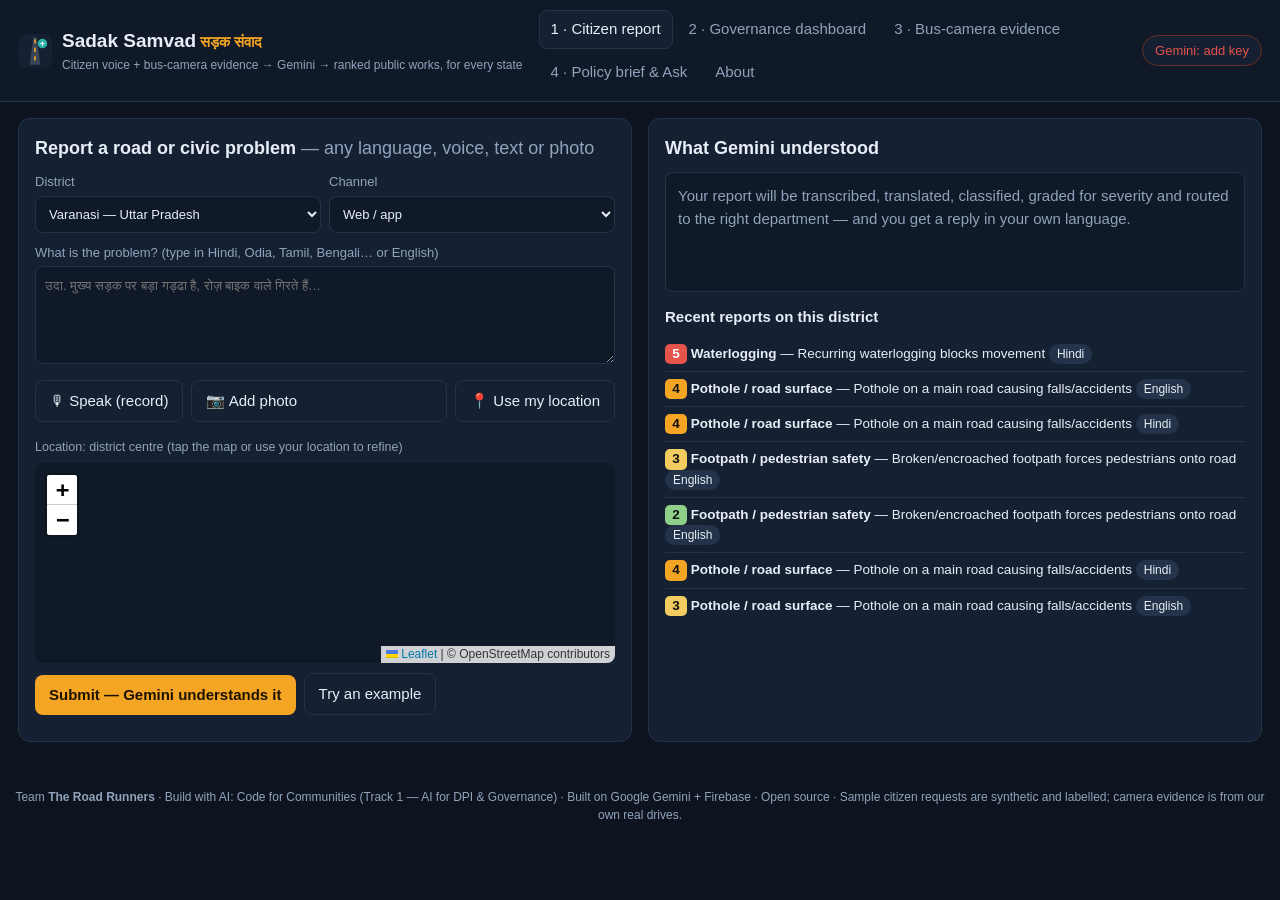
==== web/index.html @ ece889a1 "Sadak Samvad: multilingual Gemini intake, governance dashboard, bus-camera evidence, policy brief" ====
<!doctype html>
<html lang="en">
<head>
<meta charset="utf-8">
<meta name="viewport" content="width=device-width,initial-scale=1">
<title>Sadak Samvad — AI for road & civic infrastructure governance</title>
<meta name="description" content="Citizens report in any Indian language by voice, text or photo; bus cameras add evidence; Gemini turns both into a ranked, state-ready public-works list.">
<link rel="icon" href="assets/favicon.svg">
<link rel="stylesheet" href="vendor/leaflet.css">
<link rel="stylesheet" href="style.css">
</head>
<body>
<header class="top">
  <div class="brand">
    <img src="assets/favicon.svg" alt="" width="34" height="34">
    <div><b>Sadak Samvad</b> <span class="dev">सड़क संवाद</span><small>Citizen voice + bus-camera evidence → Gemini → ranked public works, for every state</small></div>
  </div>
  <nav id="tabs">
    <button data-tab="citizen" class="on">1 · Citizen report</button>
    <button data-tab="dash">2 · Governance dashboard</button>
    <button data-tab="evidence">3 · Bus-camera evidence</button>
    <button data-tab="brief">4 · Policy brief & Ask</button>
    <button data-tab="about">About</button>
  </nav>
  <button id="aiStatus" class="pill" title="Gemini connection">Gemini: checking…</button>
</header>

<main>
<!-- 1 CITIZEN -->
<section id="citizen" class="tab on">
  <div class="grid2">
    <div class="card">
      <h2>Report a road or civic problem <span class="muted">— any language, voice, text or photo</span></h2>
      <div class="row"><label>District
        <select id="cDistrict"></select></label>
      <label>Channel <select id="cChannel"><option value="web">Web / app</option><option value="whatsapp">WhatsApp</option><option value="voice">Voice / IVR call</option><option value="sms">SMS</option><option value="csc">Common Service Centre</option></select></label></div>
      <label>What is the problem? <span class="muted">(type in Hindi, Odia, Tamil, Bengali… or English)</span>
        <textarea id="cText" rows="4" placeholder="उदा. मुख्य सड़क पर बड़ा गड्ढा है, रोज़ बाइक वाले गिरते हैं…"></textarea></label>
      <div class="row">
        <button id="cMic" class="btn ghost">🎙 Speak (record)</button>
        <label class="btn ghost file">📷 Add photo<input id="cPhoto" type="file" accept="image/*" capture="environment" hidden></label>
        <button id="cLoc" class="btn ghost">📍 Use my location</button>
      </div>
      <div id="cMedia" class="media"></div>
      <div class="muted small" id="cLocTxt">Location: district centre (tap the map or use your location to refine)</div>
      <div id="cMap" class="minimap"></div>
      <div class="row">
        <button id="cSubmit" class="btn">Submit — Gemini understands it</button>
        <button id="cExample" class="btn ghost">Try an example</button>
      </div>
    </div>
    <div class="card">
      <h2>What Gemini understood</h2>
      <div id="cResult" class="result empty">Your report will be transcribed, translated, classified, graded for severity and routed to the right department — and you get a reply in your own language.</div>
      <h3>Recent reports on this district</h3>
      <ul id="cRecent" class="list"></ul>
    </div>
  </div>
</section>

<!-- 2 DASHBOARD -->
<section id="dash" class="tab">
  <div class="kpis" id="kpis"></div>
  <div class="grid2 wide">
    <div class="card pad0">
      <div class="maphead">
        <select id="fState"><option value="">All states</option></select>
        <select id="fCat"><option value="">All categories</option></select>
        <label class="chk"><input type="checkbox" id="lCit" checked> Citizen requests</label>
        <label class="chk"><input type="checkbox" id="lCam" checked> Bus-camera evidence</label>
        <label class="chk"><input type="checkbox" id="lHot" checked> Hotspots</label>
        <label class="chk"><input type="checkbox" id="lWk" checked> Sanctioned works</label>
      </div>
      <div id="map" class="bigmap"></div>
    </div>
    <div class="card">
      <h2>Priority works list <span class="muted">(ranked hotspots)</span></h2>
      <p class="muted small">Blue squares = sanctioned works (public investment plan); each hotspot shows whether money is already going there. Score = 35% citizen demand · 25% severity · 20% camera-confirmed · 10% vulnerable users · 10% district population exposure (Census 2011). Every component is shown — nothing is a black box.</p>
      <div id="rank" class="rank"></div>
    </div>
  </div>
</section>

<!-- 3 EVIDENCE -->
<section id="evidence" class="tab">
  <div class="card">
    <h2>Automatic evidence from city buses <span class="muted">— our edge node, real drives</span></h2>
    <p>A laptop-class edge box on a bus runs one object detector (YOLO11 + our pothole model) across four cameras, blurs number plates on the device, and sends only <b>events</b> — not video. Real runs: <b>Varanasi</b> (29 Aug 2026, phone GNSS) and <b>Bhubaneswar</b> 4-camera drive (19 Sep 2026). <b>Gemini 2nd opinion</b> re-reads each crop, confirms or rejects the defect and writes the work-order line — so officials act on verified evidence.</p>
    <div class="kpis" id="evKpis"></div>
    <video id="busVid" src="assets/bus_drive.mp4" muted loop playsinline controls style="width:100%;max-height:420px;border-radius:10px;background:#000"></video>
    <p class="small muted">Screen recording of the edge node processing the real Bhubaneswar drive: four cameras, one detector, plates blurred, defects pinned on the route.</p>
  </div>
  <div class="card">
    <h3>Pothole crops sent by the bus (click “Gemini verify”)</h3>
    <div id="gallery" class="gallery"></div>
  </div>
</section>

<!-- 4 BRIEF -->
<section id="brief" class="tab">
  <div class="grid2">
    <div class="card">
      <h2>Policy brief for decision-makers</h2>
      <div class="row">
        <label>Scope <select id="bScope"><option value="">All India</option></select></label>
        <label>Language <select id="bLang"></select></label>
        <button id="bGo" class="btn">Generate with Gemini</button>
      </div>
      <div id="bOut" class="md empty">Gemini reads the aggregated hotspots (demand, severity, camera confirmation, population) and writes a one-page, ministry-ready brief with a costed-priority works list — in the language you choose.</div>
    </div>
    <div class="card">
      <h2>Ask the data</h2>
      <div class="row"><input id="qIn" placeholder="e.g. Which 3 districts need urgent monsoon drainage work, and why?"><button id="qGo" class="btn">Ask</button></div>
      <div class="chips" id="qChips"></div>
      <div id="qOut" class="md empty">Answers are grounded only in the platform's data.</div>
    </div>
  </div>
</section>

<!-- ABOUT -->
<section id="about" class="tab">
  <div class="card md" id="aboutMd"></div>
</section>
</main>

<dialog id="keyDlg">
  <form method="dialog">
    <h3>Gemini API key</h3>
    <p class="small">The deployed demo ships with a domain-restricted key. If it is exhausted, paste your own key from <a href="https://aistudio.google.com/apikey" target="_blank">Google AI Studio</a>. It is stored only in this browser.</p>
    <input id="keyIn" placeholder="AIza…" autocomplete="off">
    <div class="row"><button value="save" class="btn" id="keySave">Save</button><button value="cancel" class="btn ghost">Close</button></div>
  </form>
</dialog>

<footer>Team <b>The Road Runners</b> · Build with AI: Code for Communities (Track 1 — AI for DPI & Governance) · Built on Google Gemini + Firebase · Open source · Sample citizen requests are synthetic and labelled; camera evidence is from our own real drives.</footer>

<script src="vendor/leaflet.js"></script>
<script src="vendor/marked.min.js"></script>
<script src="config.js"></script>
<script src="gemini.js"></script>
<script src="app.js"></script>
<script src="demo.js"></script>
</body>
</html>
---- web/vendor/leaflet.css ----
/* required styles */

.leaflet-pane,
.leaflet-tile,
.leaflet-marker-icon,
.leaflet-marker-shadow,
.leaflet-tile-container,
.leaflet-pane > svg,
.leaflet-pane > canvas,
.leaflet-zoom-box,
.leaflet-image-layer,
.leaflet-layer {
	position: absolute;
	left: 0;
	top: 0;
	}
.leaflet-container {
	overflow: hidden;
	}
.leaflet-tile,
.leaflet-marker-icon,
.leaflet-marker-shadow {
	-webkit-user-select: none;
	   -moz-user-select: none;
	        user-select: none;
	  -webkit-user-drag: none;
	}
/* Prevents IE11 from highlighting tiles in blue */
.leaflet-tile::selection {
	background: transparent;
}
/* Safari renders non-retina tile on retina better with this, but Chrome is worse */
.leaflet-safari .leaflet-tile {
	image-rendering: -webkit-optimize-contrast;
	}
/* hack that prevents hw layers "stretching" when loading new tiles */
.leaflet-safari .leaflet-tile-container {
	width: 1600px;
	height: 1600px;
	-webkit-transform-origin: 0 0;
	}
.leaflet-marker-icon,
.leaflet-marker-shadow {
	display: block;
	}
/* .leaflet-container svg: reset svg max-width decleration shipped in Joomla! (joomla.org) 3.x */
/* .leaflet-container img: map is broken in FF if you have max-width: 100% on tiles */
.leaflet-container .leaflet-overlay-pane svg {
	max-width: none !important;
	max-height: none !important;
	}
.leaflet-container .leaflet-marker-pane img,
.leaflet-container .leaflet-shadow-pane img,
.leaflet-container .leaflet-tile-pane img,
.leaflet-container img.leaflet-image-layer,
.leaflet-container .leaflet-tile {
	max-width: none !important;
	max-height: none !important;
	width: auto;
	padding: 0;
	}

.leaflet-container img.leaflet-tile {
	/* See: https://bugs.chromium.org/p/chromium/issues/detail?id=600120 */
	mix-blend-mode: plus-lighter;
}

.leaflet-container.leaflet-touch-zoom {
	-ms-touch-action: pan-x pan-y;
	touch-action: pan-x pan-y;
	}
.leaflet-container.leaflet-touch-drag {
	-ms-touch-action: pinch-zoom;
	/* Fallback for FF which doesn't support pinch-zoom */
	touch-action: none;
	touch-action: pinch-zoom;
}
.leaflet-container.leaflet-touch-drag.leaflet-touch-zoom {
	-ms-touch-action: none;
	touch-action: none;
}
.leaflet-container {
	-webkit-tap-highlight-color: transparent;
}
.leaflet-container a {
	-webkit-tap-highlight-color: rgba(51, 181, 229, 0.4);
}
.leaflet-tile {
	filter: inherit;
	visibility: hidden;
	}
.leaflet-tile-loaded {
	visibility: inherit;
	}
.leaflet-zoom-box {
	width: 0;
	height: 0;
	-moz-box-sizing: border-box;
	     box-sizing: border-box;
	z-index: 800;
	}
/* workaround for https://bugzilla.mozilla.org/show_bug.cgi?id=888319 */
.leaflet-overlay-pane svg {
	-moz-user-select: none;
	}

.leaflet-pane         { z-index: 400; }

.leaflet-tile-pane    { z-index: 200; }
.leaflet-overlay-pane { z-index: 400; }
.leaflet-shadow-pane  { z-index: 500; }
.leaflet-marker-pane  { z-index: 600; }
.leaflet-tooltip-pane   { z-index: 650; }
.leaflet-popup-pane   { z-index: 700; }

.leaflet-map-pane canvas { z-index: 100; }
.leaflet-map-pane svg    { z-index: 200; }

.leaflet-vml-shape {
	width: 1px;
	height: 1px;
	}
.lvml {
	behavior: url(#default#VML);
	display: inline-block;
	position: absolute;
	}


/* control positioning */

.leaflet-control {
	position: relative;
	z-index: 800;
	pointer-events: visiblePainted; /* IE 9-10 doesn't have auto */
	pointer-events: auto;
	}
.leaflet-top,
.leaflet-bottom {
	position: absolute;
	z-index: 1000;
	pointer-events: none;
	}
.leaflet-top {
	top: 0;
	}
.leaflet-right {
	right: 0;
	}
.leaflet-bottom {
	bottom: 0;
	}
.leaflet-left {
	left: 0;
	}
.leaflet-control {
	float: left;
	clear: both;
	}
.leaflet-right .leaflet-control {
	float: right;
	}
.leaflet-top .leaflet-control {
	margin-top: 10px;
	}
.leaflet-bottom .leaflet-control {
	margin-bottom: 10px;
	}
.leaflet-left .leaflet-control {
	margin-left: 10px;
	}
.leaflet-right .leaflet-control {
	margin-right: 10px;
	}


/* zoom and fade animations */

.leaflet-fade-anim .leaflet-popup {
	opacity: 0;
	-webkit-transition: opacity 0.2s linear;
	   -moz-transition: opacity 0.2s linear;
	        transition: opacity 0.2s linear;
	}
.leaflet-fade-anim .leaflet-map-pane .leaflet-popup {
	opacity: 1;
	}
.leaflet-zoom-animated {
	-webkit-transform-origin: 0 0;
	    -ms-transform-origin: 0 0;
	        transform-origin: 0 0;
	}
svg.leaflet-zoom-animated {
	will-change: transform;
}

.leaflet-zoom-anim .leaflet-zoom-animated {
	-webkit-transition: -webkit-transform 0.25s cubic-bezier(0,0,0.25,1);
	   -moz-transition:    -moz-transform 0.25s cubic-bezier(0,0,0.25,1);
	        transition:         transform 0.25s cubic-bezier(0,0,0.25,1);
	}
.leaflet-zoom-anim .leaflet-tile,
.leaflet-pan-anim .leaflet-tile {
	-webkit-transition: none;
	   -moz-transition: none;
	        transition: none;
	}

.leaflet-zoom-anim .leaflet-zoom-hide {
	visibility: hidden;
	}


/* cursors */

.leaflet-interactive {
	cursor: pointer;
	}
.leaflet-grab {
	cursor: -webkit-grab;
	cursor:    -moz-grab;
	cursor:         grab;
	}
.leaflet-crosshair,
.leaflet-crosshair .leaflet-interactive {
	cursor: crosshair;
	}
.leaflet-popup-pane,
.leaflet-control {
	cursor: auto;
	}
.leaflet-dragging .leaflet-grab,
.leaflet-dragging .leaflet-grab .leaflet-interactive,
.leaflet-dragging .leaflet-marker-draggable {
	cursor: move;
	cursor: -webkit-grabbing;
	cursor:    -moz-grabbing;
	cursor:         grabbing;
	}

/* marker & overlays interactivity */
.leaflet-marker-icon,
.leaflet-marker-shadow,
.leaflet-image-layer,
.leaflet-pane > svg path,
.leaflet-tile-container {
	pointer-events: none;
	}

.leaflet-marker-icon.leaflet-interactive,
.leaflet-image-layer.leaflet-interactive,
.leaflet-pane > svg path.leaflet-interactive,
svg.leaflet-image-layer.leaflet-interactive path {
	pointer-events: visiblePainted; /* IE 9-10 doesn't have auto */
	pointer-events: auto;
	}

/* visual tweaks */

.leaflet-container {
	background: #ddd;
	outline-offset: 1px;
	}
.leaflet-container a {
	color: #0078A8;
	}
.leaflet-zoom-box {
	border: 2px dotted #38f;
	background: rgba(255,255,255,0.5);
	}


/* general typography */
.leaflet-container {
	font-family: "Helvetica Neue", Arial, Helvetica, sans-serif;
	font-size: 12px;
	font-size: 0.75rem;
	line-height: 1.5;
	}


/* general toolbar styles */

.leaflet-bar {
	box-shadow: 0 1px 5px rgba(0,0,0,0.65);
	border-radius: 4px;
	}
.leaflet-bar a {
	background-color: #fff;
	border-bottom: 1px solid #ccc;
	width: 26px;
	height: 26px;
	line-height: 26px;
	display: block;
	text-align: center;
	text-decoration: none;
	color: black;
	}
.leaflet-bar a,
.leaflet-control-layers-toggle {
	background-position: 50% 50%;
	background-repeat: no-repeat;
	display: block;
	}
.leaflet-bar a:hover,
.leaflet-bar a:focus {
	background-color: #f4f4f4;
	}
.leaflet-bar a:first-child {
	border-top-left-radius: 4px;
	border-top-right-radius: 4px;
	}
.leaflet-bar a:last-child {
	border-bottom-left-radius: 4px;
	border-bottom-right-radius: 4px;
	border-bottom: none;
	}
.leaflet-bar a.leaflet-disabled {
	cursor: default;
	background-color: #f4f4f4;
	color: #bbb;
	}

.leaflet-touch .leaflet-bar a {
	width: 30px;
	height: 30px;
	line-height: 30px;
	}
.leaflet-touch .leaflet-bar a:first-child {
	border-top-left-radius: 2px;
	border-top-right-radius: 2px;
	}
.leaflet-touch .leaflet-bar a:last-child {
	border-bottom-left-radius: 2px;
	border-bottom-right-radius: 2px;
	}

/* zoom control */

.leaflet-control-zoom-in,
.leaflet-control-zoom-out {
	font: bold 18px 'Lucida Console', Monaco, monospace;
	text-indent: 1px;
	}

.leaflet-touch .leaflet-control-zoom-in, .leaflet-touch .leaflet-control-zoom-out  {
	font-size: 22px;
	}


/* layers control */

.leaflet-control-layers {
	box-shadow: 0 1px 5px rgba(0,0,0,0.4);
	background: #fff;
	border-radius: 5px;
	}
.leaflet-control-layers-toggle {
	background-image: url(images/layers.png);
	width: 36px;
	height: 36px;
	}
.leaflet-retina .leaflet-control-layers-toggle {
	background-image: url(images/layers-2x.png);
	background-size: 26px 26px;
	}
.leaflet-touch .leaflet-control-layers-toggle {
	width: 44px;
	height: 44px;
	}
.leaflet-control-layers .leaflet-control-layers-list,
.leaflet-control-layers-expanded .leaflet-control-layers-toggle {
	display: none;
	}
.leaflet-control-layers-expanded .leaflet-control-layers-list {
	display: block;
	position: relative;
	}
.leaflet-control-layers-expanded {
	padding: 6px 10px 6px 6px;
	color: #333;
	background: #fff;
	}
.leaflet-control-layers-scrollbar {
	overflow-y: scroll;
	overflow-x: hidden;
	padding-right: 5px;
	}
.leaflet-control-layers-selector {
	margin-top: 2px;
	position: relative;
	top: 1px;
	}
.leaflet-control-layers label {
	display: block;
	font-size: 13px;
	font-size: 1.08333em;
	}
.leaflet-control-layers-separator {
	height: 0;
	border-top: 1px solid #ddd;
	margin: 5px -10px 5px -6px;
	}

/* Default icon URLs */
.leaflet-default-icon-path { /* used only in path-guessing heuristic, see L.Icon.Default */
	background-image: url(images/marker-icon.png);
	}


/* attribution and scale controls */

.leaflet-container .leaflet-control-attribution {
	background: #fff;
	background: rgba(255, 255, 255, 0.8);
	margin: 0;
	}
.leaflet-control-attribution,
.leaflet-control-scale-line {
	padding: 0 5px;
	color: #333;
	line-height: 1.4;
	}
.leaflet-control-attribution a {
	text-decoration: none;
	}
.leaflet-control-attribution a:hover,
.leaflet-control-attribution a:focus {
	text-decoration: underline;
	}
.leaflet-attribution-flag {
	display: inline !important;
	vertical-align: baseline !important;
	width: 1em;
	height: 0.6669em;
	}
.leaflet-left .leaflet-control-scale {
	margin-left: 5px;
	}
.leaflet-bottom .leaflet-control-scale {
	margin-bottom: 5px;
	}
.leaflet-control-scale-line {
	border: 2px solid #777;
	border-top: none;
	line-height: 1.1;
	padding: 2px 5px 1px;
	white-space: nowrap;
	-moz-box-sizing: border-box;
	     box-sizing: border-box;
	background: rgba(255, 255, 255, 0.8);
	text-shadow: 1px 1px #fff;
	}
.leaflet-control-scale-line:not(:first-child) {
	border-top: 2px solid #777;
	border-bottom: none;
	margin-top: -2px;
	}
.leaflet-control-scale-line:not(:first-child):not(:last-child) {
	border-bottom: 2px solid #777;
	}

.leaflet-touch .leaflet-control-attribution,
.leaflet-touch .leaflet-control-layers,
.leaflet-touch .leaflet-bar {
	box-shadow: none;
	}
.leaflet-touch .leaflet-control-layers,
.leaflet-touch .leaflet-bar {
	border: 2px solid rgba(0,0,0,0.2);
	background-clip: padding-box;
	}


/* popup */

.leaflet-popup {
	position: absolute;
	text-align: center;
	margin-bottom: 20px;
	}
.leaflet-popup-content-wrapper {
	padding: 1px;
	text-align: left;
	border-radius: 12px;
	}
.leaflet-popup-content {
	margin: 13px 24px 13px 20px;
	line-height: 1.3;
	font-size: 13px;
	font-size: 1.08333em;
	min-height: 1px;
	}
.leaflet-popup-content p {
	margin: 17px 0;
	margin: 1.3em 0;
	}
.leaflet-popup-tip-container {
	width: 40px;
	height: 20px;
	position: absolute;
	left: 50%;
	margin-top: -1px;
	margin-left: -20px;
	overflow: hidden;
	pointer-events: none;
	}
.leaflet-popup-tip {
	width: 17px;
	height: 17px;
	padding: 1px;

	margin: -10px auto 0;
	pointer-events: auto;

	-webkit-transform: rotate(45deg);
	   -moz-transform: rotate(45deg);
	    -ms-transform: rotate(45deg);
	        transform: rotate(45deg);
	}
.leaflet-popup-content-wrapper,
.leaflet-popup-tip {
	background: white;
	color: #333;
	box-shadow: 0 3px 14px rgba(0,0,0,0.4);
	}
.leaflet-container a.leaflet-popup-close-button {
	position: absolute;
	top: 0;
	right: 0;
	border: none;
	text-align: center;
	width: 24px;
	height: 24px;
	font: 16px/24px Tahoma, Verdana, sans-serif;
	color: #757575;
	text-decoration: none;
	background: transparent;
	}
.leaflet-container a.leaflet-popup-close-button:hover,
.leaflet-container a.leaflet-popup-close-button:focus {
	color: #585858;
	}
.leaflet-popup-scrolled {
	overflow: auto;
	}

.leaflet-oldie .leaflet-popup-content-wrapper {
	-ms-zoom: 1;
	}
.leaflet-oldie .leaflet-popup-tip {
	width: 24px;
	margin: 0 auto;

	-ms-filter: "progid:DXImageTransform.Microsoft.Matrix(M11=0.70710678, M12=0.70710678, M21=-0.70710678, M22=0.70710678)";
	filter: progid:DXImageTransform.Microsoft.Matrix(M11=0.70710678, M12=0.70710678, M21=-0.70710678, M22=0.70710678);
	}

.leaflet-oldie .leaflet-control-zoom,
.leaflet-oldie .leaflet-control-layers,
.leaflet-oldie .leaflet-popup-content-wrapper,
.leaflet-oldie .leaflet-popup-tip {
	border: 1px solid #999;
	}


/* div icon */

.leaflet-div-icon {
	background: #fff;
	border: 1px solid #666;
	}


/* Tooltip */
/* Base styles for the element that has a tooltip */
.leaflet-tooltip {
	position: absolute;
	padding: 6px;
	background-color: #fff;
	border: 1px solid #fff;
	border-radius: 3px;
	color: #222;
	white-space: nowrap;
	-webkit-user-select: none;
	-moz-user-select: none;
	-ms-user-select: none;
	user-select: none;
	pointer-events: none;
	box-shadow: 0 1px 3px rgba(0,0,0,0.4);
	}
.leaflet-tooltip.leaflet-interactive {
	cursor: pointer;
	pointer-events: auto;
	}
.leaflet-tooltip-top:before,
.leaflet-tooltip-bottom:before,
.leaflet-tooltip-left:before,
.leaflet-tooltip-right:before {
	position: absolute;
	pointer-events: none;
	border: 6px solid transparent;
	background: transparent;
	content: "";
	}

/* Directions */

.leaflet-tooltip-bottom {
	margin-top: 6px;
}
.leaflet-tooltip-top {
	margin-top: -6px;
}
.leaflet-tooltip-bottom:before,
.leaflet-tooltip-top:before {
	left: 50%;
	margin-left: -6px;
	}
.leaflet-tooltip-top:before {
	bottom: 0;
	margin-bottom: -12px;
	border-top-color: #fff;
	}
.leaflet-tooltip-bottom:before {
	top: 0;
	margin-top: -12px;
	margin-left: -6px;
	border-bottom-color: #fff;
	}
.leaflet-tooltip-left {
	margin-left: -6px;
}
.leaflet-tooltip-right {
	margin-left: 6px;
}
.leaflet-tooltip-left:before,
.leaflet-tooltip-right:before {
	top: 50%;
	margin-top: -6px;
	}
.leaflet-tooltip-left:before {
	right: 0;
	margin-right: -12px;
	border-left-color: #fff;
	}
.leaflet-tooltip-right:before {
	left: 0;
	margin-left: -12px;
	border-right-color: #fff;
	}

/* Printing */

@media print {
	/* Prevent printers from removing background-images of controls. */
	.leaflet-control {
		-webkit-print-color-adjust: exact;
		print-color-adjust: exact;
		}
	}
---- web/style.css ----
:root{--bg:#0d1420;--card:#152032;--line:#243349;--ink:#e8eef7;--mute:#91a3bb;--acc:#f5a524;--acc2:#2bb3a3;--bad:#e5534b;--ok:#3fb950;--r:12px}
*{box-sizing:border-box}
body{margin:0;background:var(--bg);color:var(--ink);font:15px/1.5 "Segoe UI",Roboto,"Noto Sans","Noto Sans Devanagari",sans-serif}
a{color:var(--acc2)}
.top{display:flex;gap:16px;align-items:center;flex-wrap:wrap;padding:10px 18px;border-bottom:1px solid var(--line);background:#0f1928;position:sticky;top:0;z-index:1000}
.brand{display:flex;gap:10px;align-items:center;min-width:280px}
.brand b{font-size:19px}.brand .dev{color:var(--acc);font-weight:600}
.brand small{display:block;color:var(--mute);font-size:12px}
nav{display:flex;gap:4px;flex-wrap:wrap;flex:1}
nav button{background:none;border:1px solid transparent;color:var(--mute);padding:7px 11px;border-radius:8px;cursor:pointer;font:inherit}
nav button.on{color:var(--ink);border-color:var(--line);background:var(--card)}
.pill{border:1px solid var(--line);background:var(--card);color:var(--mute);border-radius:99px;padding:5px 12px;cursor:pointer;font:inherit;font-size:13px}
.pill.ok{color:var(--ok);border-color:#2a5b35}.pill.bad{color:var(--bad);border-color:#6b2b28}
main{padding:16px 18px;max-width:1500px;margin:auto}
.tab{display:none}.tab.on{display:block}
.grid2{display:grid;grid-template-columns:1fr 1fr;gap:16px}
.grid2.wide{grid-template-columns:1.6fr 1fr}
@media(max-width:900px){.grid2,.grid2.wide{grid-template-columns:1fr}}
.card{background:var(--card);border:1px solid var(--line);border-radius:var(--r);padding:16px;margin-bottom:16px}
.card.pad0{padding:0;overflow:hidden}
h2{margin:0 0 10px;font-size:18px}h3{font-size:15px;margin:14px 0 8px}
.muted{color:var(--mute);font-weight:400}.small{font-size:12.5px}
label{display:block;margin:8px 0;color:var(--mute);font-size:13px}
select,textarea,input{width:100%;background:#0f1928;color:var(--ink);border:1px solid var(--line);border-radius:8px;padding:9px;font:inherit;margin-top:4px}
.row{display:flex;gap:8px;flex-wrap:wrap;align-items:end;margin:10px 0}
.row label{flex:1;margin:0}.row input{flex:1}
.btn{background:var(--acc);color:#1b1300;border:0;border-radius:8px;padding:9px 14px;font:inherit;font-weight:600;cursor:pointer;display:inline-block}
.btn.ghost{background:none;color:var(--ink);border:1px solid var(--line);font-weight:500}
.btn:disabled{opacity:.5;cursor:wait}
.btn.rec{background:var(--bad);color:#fff}
.file{margin:0}
.minimap{height:200px;border-radius:8px;margin-top:6px}
.bigmap{height:640px}
.maphead{display:flex;gap:8px;flex-wrap:wrap;align-items:center;padding:10px;border-bottom:1px solid var(--line)}
.maphead select{width:auto;margin:0}
.chk{display:flex;gap:4px;align-items:center;margin:0 6px;color:var(--ink)}
.chk input{width:auto;margin:0}
.media{display:flex;gap:8px;flex-wrap:wrap;margin:6px 0}
.media img{height:90px;border-radius:6px}.media audio{height:36px}
.result{background:#0f1928;border:1px solid var(--line);border-radius:8px;padding:12px;min-height:120px}
.empty{color:var(--mute)}
.kv{display:grid;grid-template-columns:150px 1fr;gap:4px 10px;font-size:14px}
.kv b{color:var(--mute);font-weight:500}
.tag{display:inline-block;padding:1px 8px;border-radius:99px;background:#243349;font-size:12px;margin-right:4px}
.sev{display:inline-block;min-width:22px;text-align:center;border-radius:5px;font-weight:700;color:#111}
.s1,.s2{background:#8ecf8a}.s3{background:#f2cc60}.s4{background:#f5a524}.s5{background:#e5534b;color:#fff}
.reply{margin-top:10px;padding:10px;border-left:3px solid var(--acc2);background:#122a2a;border-radius:6px}
.list{list-style:none;padding:0;margin:0;max-height:280px;overflow:auto}
.list li{padding:7px 0;border-bottom:1px solid var(--line);font-size:13.5px}
.kpis{display:grid;grid-template-columns:repeat(auto-fit,minmax(150px,1fr));gap:10px;margin-bottom:16px}
.kpi{background:var(--card);border:1px solid var(--line);border-radius:10px;padding:10px 12px}
.kpi b{display:block;font-size:24px}.kpi span{color:var(--mute);font-size:12px}
.rank{max-height:600px;overflow:auto}
.hot{border:1px solid var(--line);border-radius:8px;padding:9px 10px;margin-bottom:8px;cursor:pointer}
.hot:hover{border-color:var(--acc)}
.hot .t{display:flex;justify-content:space-between;gap:8px}
.bar{display:flex;height:7px;border-radius:4px;overflow:hidden;margin:6px 0;background:#0f1928}
.bar i{display:block}
.gallery{display:grid;grid-template-columns:repeat(auto-fill,minmax(230px,1fr));gap:12px}
.gi{background:#0f1928;border:1px solid var(--line);border-radius:8px;padding:8px;font-size:13px}
.gi img{width:100%;height:130px;object-fit:cover;border-radius:6px;background:#000}
.gi .v{margin-top:6px;min-height:20px}
.md{font-size:14.5px}.md h1{font-size:20px}.md h2{font-size:17px}.md table{border-collapse:collapse;width:100%}
.md td,.md th{border:1px solid var(--line);padding:4px 6px;font-size:13px}
.chips{display:flex;gap:6px;flex-wrap:wrap;margin-bottom:8px}
.chips button{background:#0f1928;border:1px solid var(--line);color:var(--mute);border-radius:99px;padding:4px 10px;cursor:pointer;font-size:12.5px}
.spin{display:inline-block;width:14px;height:14px;border:2px solid var(--mute);border-top-color:var(--acc);border-radius:50%;animation:s 1s linear infinite;vertical-align:-2px;margin-right:6px}
@keyframes s{to{transform:rotate(360deg)}}
footer{color:var(--mute);font-size:12px;text-align:center;padding:14px}
dialog{background:var(--card);color:var(--ink);border:1px solid var(--line);border-radius:12px;max-width:440px}
.leaflet-popup-content{font-size:13px}
.leaflet-container{background:#0f1928}
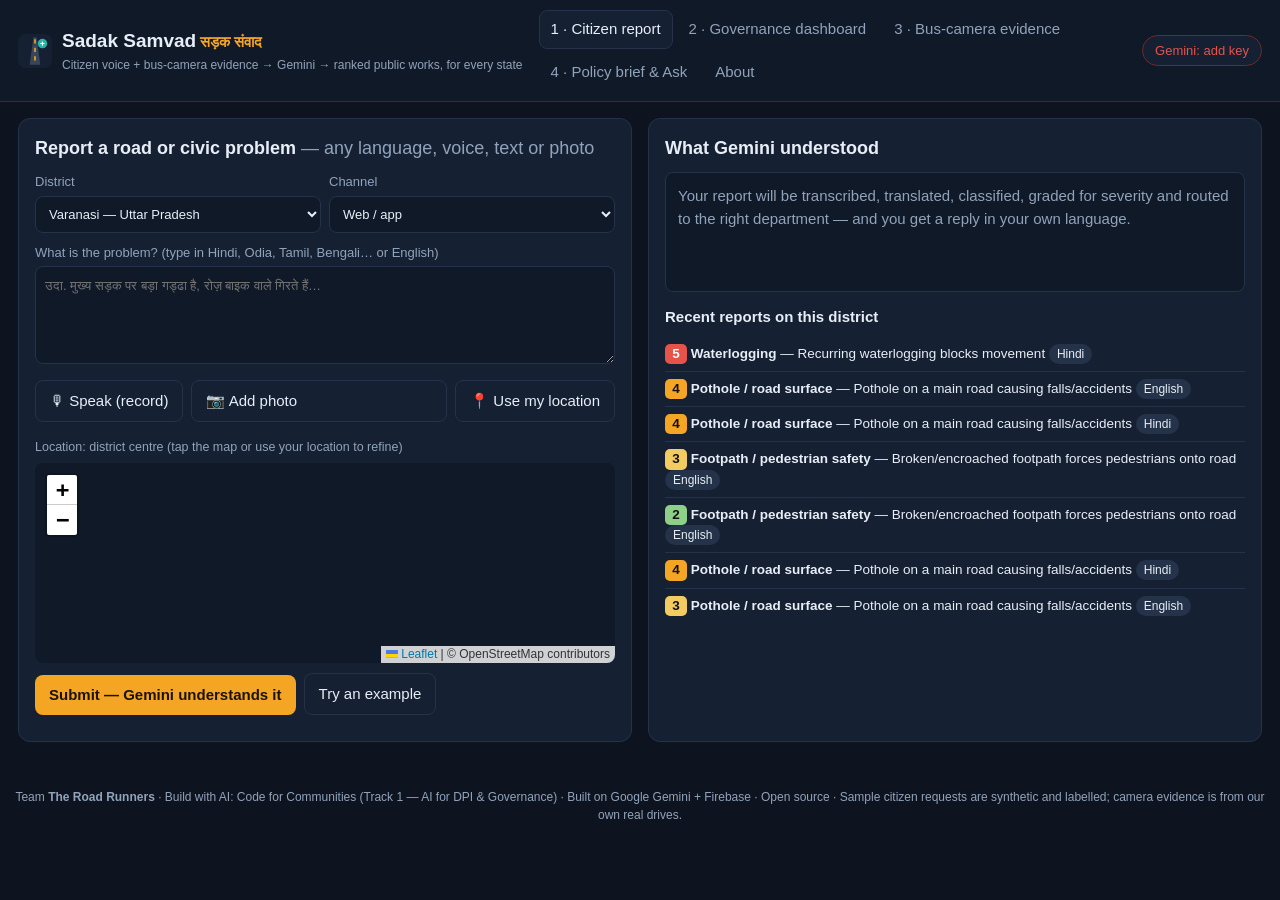
==== commit 79a64673: "Clarify locations: Bhubaneswar 4-camera drive, Varanasi single-camera GPS run" ====
--- a/web/index.html
+++ b/web/index.html
@@ -85,7 +85,7 @@
 <section id="evidence" class="tab">
   <div class="card">
     <h2>Automatic evidence from city buses <span class="muted">— our edge node, real drives</span></h2>
-    <p>A laptop-class edge box on a bus runs one object detector (YOLO11 + our pothole model) across four cameras, blurs number plates on the device, and sends only <b>events</b> — not video. Real runs: <b>Varanasi</b> (29 Aug 2026, phone GNSS) and <b>Bhubaneswar</b> 4-camera drive (19 Sep 2026). <b>Gemini 2nd opinion</b> re-reads each crop, confirms or rejects the defect and writes the work-order line — so officials act on verified evidence.</p>
+    <p>A laptop-class edge box on a bus runs one object detector (YOLO11 + our pothole model) across four cameras, blurs number plates on the device, and sends only <b>events</b> — not video. Real runs: the <b>Bhubaneswar</b> 4-camera drive, KIIT → Esplanade (19 Sep 2026), where the node was built and tested; and a <b>Varanasi</b> single-camera drive with phone-GNSS geotags (29 Aug 2026). <b>Gemini 2nd opinion</b> re-reads each crop, confirms or rejects the defect and writes the work-order line — so officials act on verified evidence.</p>
     <div class="kpis" id="evKpis"></div>
     <video id="busVid" src="assets/bus_drive.mp4" muted loop playsinline controls style="width:100%;max-height:420px;border-radius:10px;background:#000"></video>
     <p class="small muted">Screen recording of the edge node processing the real Bhubaneswar drive: four cameras, one detector, plates blurred, defects pinned on the route.</p>
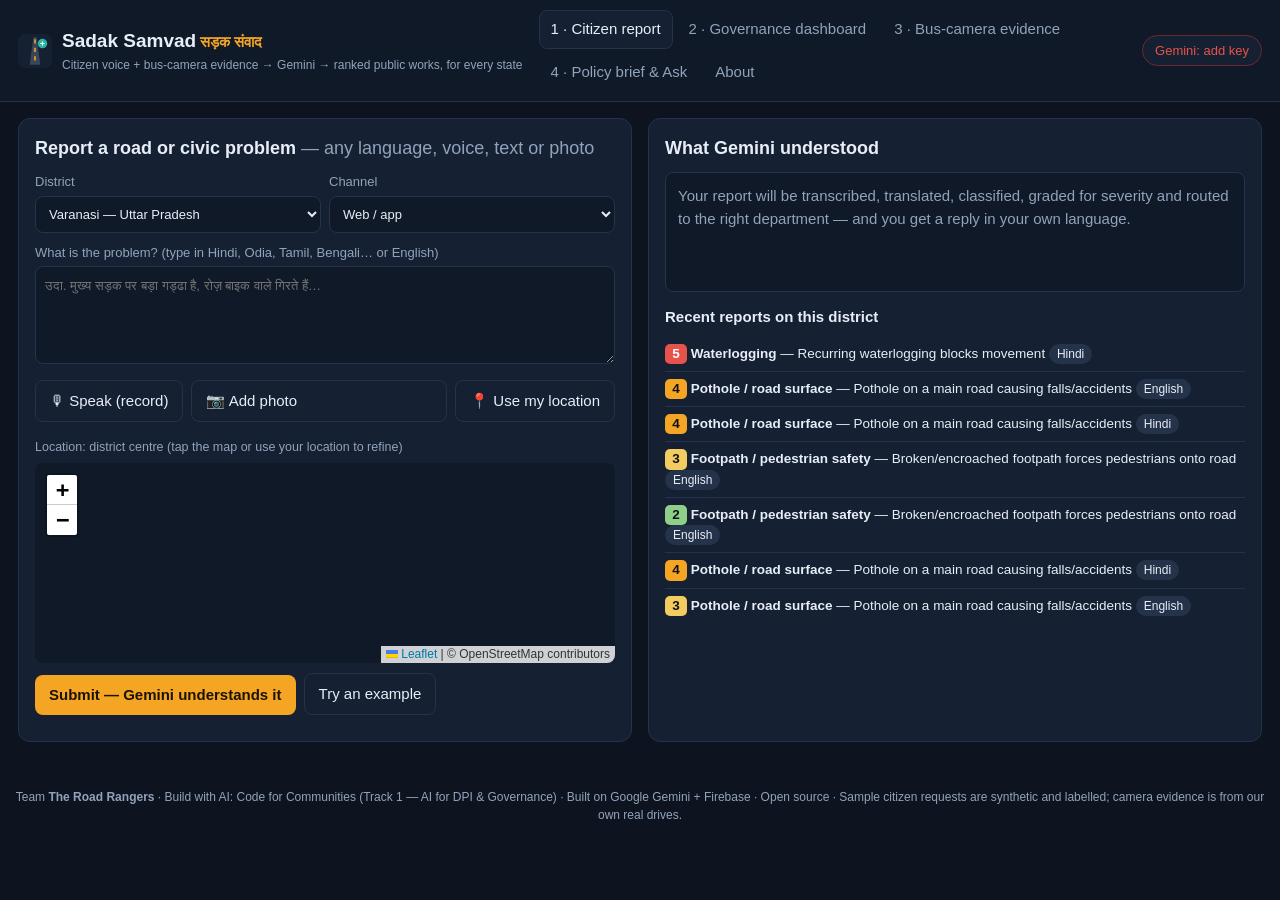
==== commit 60a52ce3: "Team name: The Road Rangers" ====
--- a/web/index.html
+++ b/web/index.html
@@ -6,6 +6,9 @@
 <title>Sadak Samvad — AI for road & civic infrastructure governance</title>
 <meta name="description" content="Citizens report in any Indian language by voice, text or photo; bus cameras add evidence; Gemini turns both into a ranked, state-ready public-works list.">
 <link rel="icon" href="assets/favicon.svg">
+<link rel="manifest" href="manifest.webmanifest">
+<meta name="theme-color" content="#0f1928">
+<link rel="apple-touch-icon" href="assets/icon-192.png">
 <link rel="stylesheet" href="vendor/leaflet.css">
 <link rel="stylesheet" href="style.css">
 </head>
@@ -132,7 +135,7 @@
   </form>
 </dialog>
 
-<footer>Team <b>The Road Runners</b> · Build with AI: Code for Communities (Track 1 — AI for DPI & Governance) · Built on Google Gemini + Firebase · Open source · Sample citizen requests are synthetic and labelled; camera evidence is from our own real drives.</footer>
+<footer>Team <b>The Road Rangers</b> · Build with AI: Code for Communities (Track 1 — AI for DPI & Governance) · Built on Google Gemini + Firebase · Open source · Sample citizen requests are synthetic and labelled; camera evidence is from our own real drives.</footer>
 
 <script src="vendor/leaflet.js"></script>
 <script src="vendor/marked.min.js"></script>
@@ -140,5 +143,6 @@
 <script src="gemini.js"></script>
 <script src="app.js"></script>
 <script src="demo.js"></script>
+<script>if ("serviceWorker" in navigator) navigator.serviceWorker.register("sw.js").catch(()=>{});</script>
 </body>
 </html>
